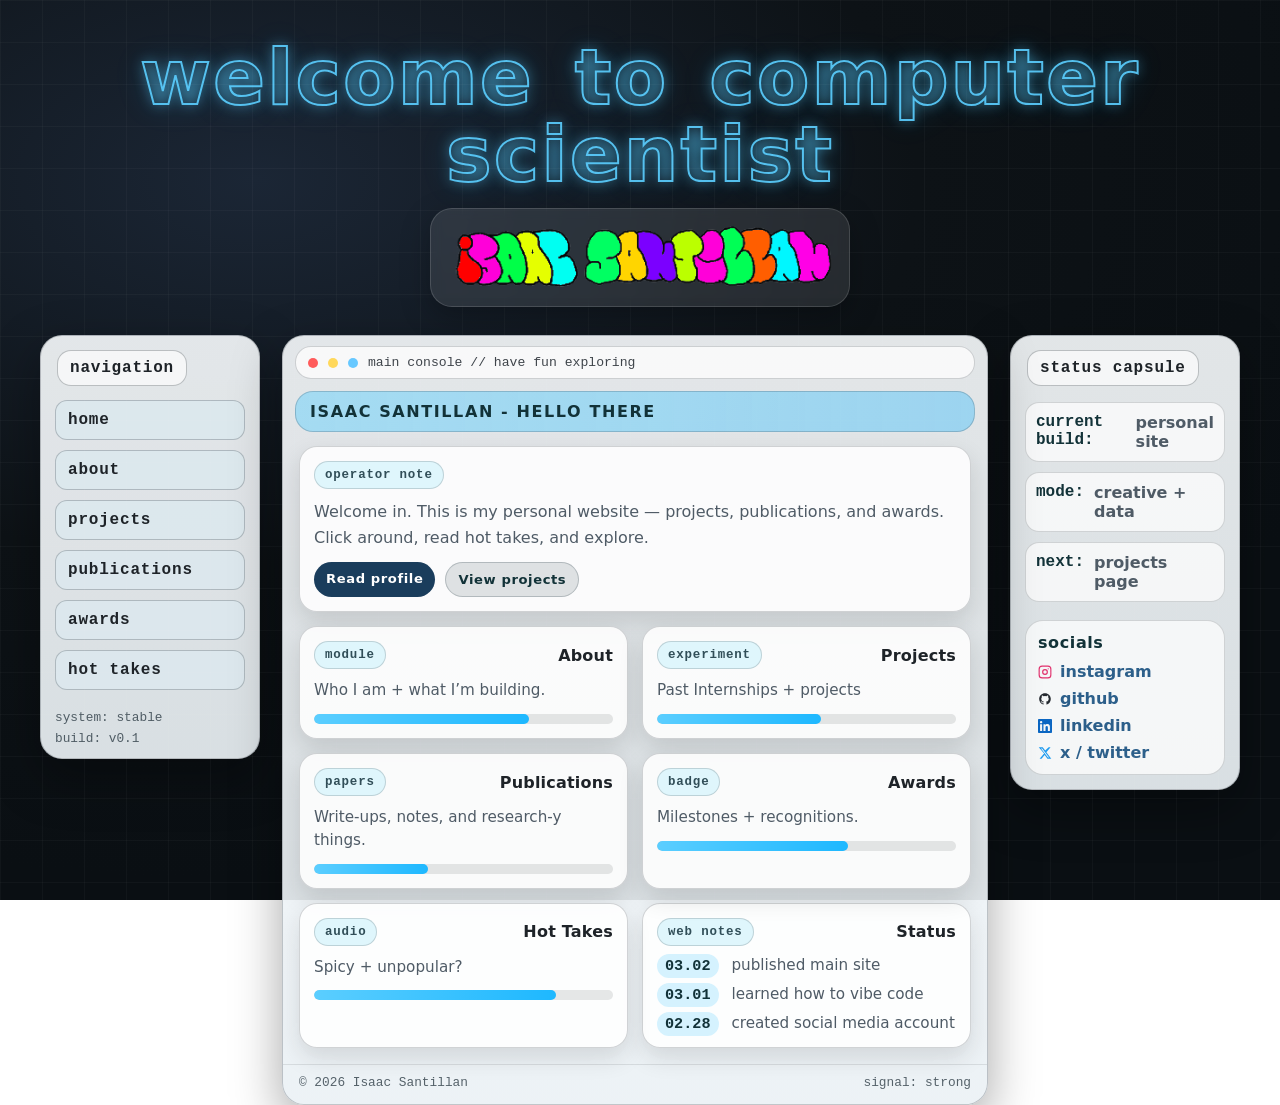
==== index.html @ b4577671 "Add website files" ====
<!doctype html>
<html lang="en">
<head>
  <meta charset="utf-8" />
  <meta name="viewport" content="width=device-width,initial-scale=1" />
  <title>Isaac Santillan — Lab Console</title>
  <link rel="stylesheet" href="styles.css" />
</head>
<body>
  <div class="bg-grid" aria-hidden="true"></div>

  <header class="hero">
    <h1 class="neon-title" aria-label="Welcome to the lab">
      <span>Welcome</span> <span>to</span> <span>Computer</span> <span>Scientist</span>
    </h1>

    <!-- Swap this image for your own (optional) -->
    <div class="hero-badge" title="Operator badge">
      <img src="images/myname.png" alt="Isaac Santillan badge" onerror="this.style.display='none'; this.parentElement.classList.add('badge-fallback');" />
      <div class="badge-fallback-text">ISAAC // OPERATOR</div>
    </div>
  </header>

  <main class="layout">
    <!-- LEFT NAV -->
    <aside class="panel nav-panel">
      <div class="panel-head">
        <div class="panel-chip">navigation</div>
      </div>

      <nav class="nav-list">
        <a class="nav-btn" href="index.html">home</a>
        <a class="nav-btn" href="about.html">about</a>
        <a class="nav-btn" href="internships.html">projects</a>
        <a class="nav-btn" href="publications.html">publications</a>
        <a class="nav-btn" href="awards.html">awards</a>
        <a class="nav-btn" href="spotify.html">hot takes</a>
      </nav>

      <div class="nav-footer">
        <div class="tiny">system: stable</div>
        <div class="tiny">build: v0.1</div>
      </div>
    </aside>

    <!-- CENTER CONSOLE -->
    <section class="panel console">
      <div class="console-top">
        <div class="console-strip">
          <span class="dot d1"></span>
          <span class="dot d2"></span>
          <span class="dot d3"></span>
          <span class="strip-text">main console // have fun exploring</span>
        </div>
        <div class="console-banner">
          <span class="banner-text">Isaac Santillan - Hello There</span>
        </div>
      </div>

      <div class="console-body">
        <!-- intro -->
        <article class="tile intro">
          <div class="tile-head">
            <span class="tag">operator note</span>
          </div>
          <p>
            Welcome in. This is my personal website — projects, publications, and awards.
            Click around, read hot takes, and explore.
          </p>
          <div class="tile-actions">
            <a class="pill" href="about.html">Read profile</a>
            <a class="pill ghost" href="projects.html">View projects</a>
          </div>
        </article>

        <!-- modules grid -->
        <div class="tiles">
          <a class="tile link-tile" href="about.html">
            <div class="tile-head"><span class="tag">module</span><span class="title">About</span></div>
            <p class="muted">Who I am + what I’m building.</p>
            <div class="meter"><span style="width:72%"></span></div>
          </a>

          <a class="tile link-tile" href="projects.html">
            <div class="tile-head"><span class="tag">experiment</span><span class="title">Projects</span></div>
            <p class="muted">Past Internships + projects</p>
            <div class="meter"><span style="width:55%"></span></div>
          </a>

          <a class="tile link-tile" href="publications.html">
            <div class="tile-head"><span class="tag">papers</span><span class="title">Publications</span></div>
            <p class="muted">Write-ups, notes, and research-y things.</p>
            <div class="meter"><span style="width:38%"></span></div>
          </a>

          <a class="tile link-tile" href="awards.html">
            <div class="tile-head"><span class="tag">badge</span><span class="title">Awards</span></div>
            <p class="muted">Milestones + recognitions.</p>
            <div class="meter"><span style="width:64%"></span></div>
          </a>

          <a class="tile link-tile" href="spotify.html">
            <div class="tile-head"><span class="tag">audio</span><span class="title">Hot Takes</span></div>
            <p class="muted">Spicy + unpopular?</p>
            <div class="meter"><span style="width:81%"></span></div>
          </a>

          <div class="tile notes">
            <div class="tile-head"><span class="tag">Web notes</span><span class="title">Status</span></div>
            <ul class="log">
              <li><span class="date">03.02</span> published main site</li>
              <li><span class="date">03.01</span> learned how to vibe code</li>
              <li><span class="date">02.28</span> created social media account</li>
            </ul>
          </div>
        </div>
      </div>

      <footer class="console-foot">
        <span class="tiny">© <span id="y"></span> Isaac Santillan</span>
        <span class="tiny">signal: strong</span>
      </footer>
    </section>

    <!-- RIGHT STATUS CAPSULE -->
    <aside class="panel status">
      <div class="panel-head">
        <div class="panel-chip">status capsule</div>
      </div>

      <div class="status-box">
        <div class="status-row">
          <span class="k">current build:</span>
          <span class="v">personal site</span>
        </div>
        <div class="status-row">
          <span class="k">mode:</span>
          <span class="v">creative + data</span>
        </div>
        <div class="status-row">
          <span class="k">next:</span>
          <span class="v">projects page</span>
        </div>
      </div>

      <div class="mini-card">
        <div class="mini-title">socials</div>
        <div class="mini-links">
          <a href="https://www.instagram.com/1saacsantillan/" target="_blank" rel="noopener">
            <svg width="14" height="14" viewBox="0 0 24 24" fill="none" stroke="#E1306C" stroke-width="2" stroke-linecap="round" stroke-linejoin="round" aria-hidden="true"><rect x="2" y="2" width="20" height="20" rx="5"/><circle cx="12" cy="12" r="4"/><circle cx="17.5" cy="6.5" r="1" fill="#E1306C" stroke="none"/></svg>
            instagram
          </a>
          <a href="https://github.com/IsaacASantillan" target="_blank" rel="noopener">
            <svg width="14" height="14" viewBox="0 0 24 24" fill="#24292F" aria-hidden="true"><path d="M12 2C6.477 2 2 6.477 2 12c0 4.418 2.865 8.166 6.839 9.489.5.092.682-.217.682-.482 0-.237-.009-.868-.013-1.703-2.782.604-3.369-1.34-3.369-1.34-.454-1.156-1.11-1.463-1.11-1.463-.908-.62.069-.608.069-.608 1.003.07 1.531 1.03 1.531 1.03.892 1.529 2.341 1.087 2.91.831.092-.646.35-1.086.636-1.336-2.22-.253-4.555-1.11-4.555-4.943 0-1.091.39-1.984 1.029-2.683-.103-.253-.446-1.27.098-2.647 0 0 .84-.269 2.75 1.025A9.578 9.578 0 0 1 12 6.836a9.59 9.59 0 0 1 2.504.337c1.909-1.294 2.747-1.025 2.747-1.025.546 1.377.202 2.394.1 2.647.64.699 1.028 1.592 1.028 2.683 0 3.842-2.339 4.687-4.566 4.935.359.309.678.919.678 1.852 0 1.336-.012 2.415-.012 2.743 0 .267.18.578.688.48C19.138 20.163 22 16.418 22 12c0-5.523-4.477-10-10-10z"/></svg>
            github
          </a>
          <a href="https://www.linkedin.com/in/isaac-santillan-a74495290" target="_blank" rel="noopener">
            <svg width="14" height="14" viewBox="0 0 24 24" fill="#0A66C2" aria-hidden="true"><path d="M20.447 20.452h-3.554v-5.569c0-1.328-.027-3.037-1.852-3.037-1.853 0-2.136 1.445-2.136 2.939v5.667H9.351V9h3.414v1.561h.046c.477-.9 1.637-1.85 3.37-1.85 3.601 0 4.267 2.37 4.267 5.455v6.286zM5.337 7.433a2.062 2.062 0 0 1-2.063-2.065 2.064 2.064 0 1 1 2.063 2.065zm1.782 13.019H3.555V9h3.564v11.452zM22.225 0H1.771C.792 0 0 .774 0 1.729v20.542C0 23.227.792 24 1.771 24h20.451C23.2 24 24 23.227 24 22.271V1.729C24 .774 23.2 0 22.222 0h.003z"/></svg>
            linkedin
          </a>
          <a href="https://x.com/vaquerocache?s=11" target="_blank" rel="noopener">
            <svg width="14" height="14" viewBox="0 0 24 24" fill="#1D9BF0" aria-hidden="true"><path d="M18.244 2.25h3.308l-7.227 8.26 8.502 11.24H16.17l-4.714-6.231-5.401 6.231H2.744l7.737-8.835L1.254 2.25H8.08l4.253 5.622 5.91-5.622zm-1.161 17.52h1.833L7.084 4.126H5.117z"/></svg>
            x / twitter
          </a>
        </div>
      </div>
    </aside>
  </main>

  <script>
    document.getElementById("y").textContent = new Date().getFullYear();
  </script>
</body>
</html>
---- styles.css ----
:root{
  --bg: #0d1216;
  --grid: rgba(255,255,255,.06);
  --panel: rgba(245, 248, 250, .92);
  --panel2: rgba(235, 241, 245, .92);
  --ink: #1e2328;
  --muted: #4f5b66;
  --stroke: rgba(10,20,28,.22);
  --shadow: 0 18px 50px rgba(0,0,0,.35);
  --neon: #5bceff;
  --neon2: #1eb8ff;
  --accent: #2c5f8a;
  --pill: #1a3d5c;
}

*{ box-sizing:border-box; }
html,body{ height:100%; }
body{
  margin:0;
  font-family: ui-sans-serif, system-ui, -apple-system, Segoe UI, Roboto, Arial, sans-serif;
  color: var(--ink);
  background: radial-gradient(1200px 700px at 20% 20%, #1b2635 0%, #0d1216 55%, #0a0f13 100%);
  background-attachment: fixed;
  overflow-x:hidden;
}

.bg-grid{
  position:fixed;
  inset:0;
  background:
    linear-gradient(var(--grid) 1px, transparent 1px) 0 0/42px 42px,
    linear-gradient(90deg, var(--grid) 1px, transparent 1px) 0 0/42px 42px;
  pointer-events:none;
  opacity:.55;
}

.hero{
  padding: 40px 20px 18px;
  display:flex;
  flex-direction:column;
  align-items:center;
  gap:14px;
}

.neon-title{
  margin:0;
  text-align:center;
  font-weight:900;
  letter-spacing: 2px;
  text-transform: lowercase;
  font-size: clamp(44px, 6vw, 78px);
  line-height:1;
  color: transparent;
  -webkit-text-stroke: 2px rgba(91,206,255,.9);
  text-shadow:
    0 0 14px rgba(91,206,255,.45),
    0 0 32px rgba(30,184,255,.18);
}
.neon-title span{ margin: 0 .08em; }

.hero-badge{
  width:min(420px, 92vw);
  border-radius: 22px;
  background: rgba(255,255,255,.10);
  border: 1px solid rgba(255,255,255,.14);
  padding: 12px 14px;
  display:flex;
  justify-content:center;
  align-items:center;
  box-shadow: 0 10px 30px rgba(0,0,0,.25);
  backdrop-filter: blur(6px);
}
.hero-badge img{
  max-width:100%;
  height:auto;
  display:block;
}
.hero-badge.badge-fallback{
  height:72px;
}
.badge-fallback-text{
  display:none;
  color: rgba(255,255,255,.85);
  font-weight:800;
  letter-spacing:1.2px;
}
.hero-badge.badge-fallback .badge-fallback-text{ display:block; }

.layout{
  width:min(1200px, 96vw);
  margin: 10px auto 70px;
  display:grid;
  grid-template-columns: 220px 1fr 230px;
  gap: 22px;
  align-items:start;
}

.panel{
  border-radius: 22px;
  background: linear-gradient(180deg, var(--panel) 0%, var(--panel2) 100%);
  border: 1px solid var(--stroke);
  box-shadow: var(--shadow);
  overflow:hidden;
}

.panel-head{
  padding: 14px 16px 10px;
  display:flex;
  align-items:center;
  justify-content:flex-start;
}
.panel-chip{
  font-family: ui-monospace, SFMono-Regular, Menlo, Monaco, Consolas, "Liberation Mono", monospace;
  font-weight:800;
  text-transform: lowercase;
  letter-spacing: .8px;
  border: 1px solid rgba(10,20,28,.25);
  background: rgba(255,255,255,.65);
  padding: 8px 12px;
  border-radius: 14px;
}

.nav-panel{ padding-bottom: 12px; }
.nav-list{
  padding: 4px 14px 10px;
  display:flex;
  flex-direction:column;
  gap:10px;
}
.nav-btn{
  text-decoration:none;
  color: var(--ink);
  font-family: ui-monospace, SFMono-Regular, Menlo, Monaco, Consolas, "Liberation Mono", monospace;
  font-weight:800;
  text-transform: lowercase;
  letter-spacing: .8px;
  border-radius: 12px;
  padding: 10px 12px;
  border: 1px solid rgba(10,20,28,.22);
  background: rgba(220, 232, 238, .9);
  transition: transform .16s ease, background .16s ease;
}
.nav-btn:hover{
  background: rgba(255,255,255,.96);
  transform: translateX(2px);
}
.nav-footer{
  padding: 10px 14px 0;
  display:flex;
  flex-direction:column;
  gap:6px;
}

.console{
  position:relative;
}
.console-top{
  padding: 10px 12px 0;
}
.console-strip{
  border-radius: 16px;
  background: rgba(255,255,255,.75);
  border: 1px solid rgba(10,20,28,.18);
  display:flex;
  align-items:center;
  gap:10px;
  padding: 8px 12px;
}
.dot{
  width:10px; height:10px; border-radius:999px;
  display:inline-block;
}
.d1{ background:#ff5b5b; }
.d2{ background:#ffd85b; }
.d3{ background:#67c8ff; }
.strip-text{
  font-family: ui-monospace, SFMono-Regular, Menlo, Monaco, Consolas, "Liberation Mono", monospace;
  font-size:.82rem;
  color:#2b3138;
  opacity:.9;
}
.console-banner{
  margin: 12px 0 0;
  border-radius: 18px;
  background: linear-gradient(90deg, rgba(91,206,255,.45), rgba(30,184,255,.35));
  border: 1px solid rgba(10,20,28,.18);
  padding: 10px 14px;
}
.banner-text{
  font-weight:900;
  letter-spacing: 1.6px;
  text-transform: uppercase;
  color:#123238;
}

.console-body{
  padding: 14px 16px 16px;
}

.tile{
  border-radius: 18px;
  border: 1px solid rgba(10,20,28,.18);
  background: rgba(255,255,255,.86);
  padding: 14px 14px;
  box-shadow: 0 10px 24px rgba(0,0,0,.12);
}

.tile-head{
  display:flex;
  align-items:center;
  justify-content:space-between;
  gap:10px;
  margin-bottom:10px;
}
.tag{
  font-family: ui-monospace, SFMono-Regular, Menlo, Monaco, Consolas, "Liberation Mono", monospace;
  font-weight:900;
  font-size:.78rem;
  letter-spacing: .8px;
  text-transform: lowercase;
  color: rgba(30,60,70,.9);
  background: rgba(220, 245, 252, .9);
  border: 1px solid rgba(10,20,28,.16);
  padding: 6px 10px;
  border-radius: 999px;
}
.title{
  font-weight:900;
  letter-spacing: .2px;
}

.intro p{
  margin:0;
  color: var(--muted);
  line-height:1.6;
}
.tile-actions{
  margin-top:12px;
  display:flex;
  gap:10px;
  flex-wrap:wrap;
}
.pill{
  text-decoration:none;
  color:#fff;
  background: var(--pill);
  padding: 9px 12px;
  border-radius: 999px;
  font-weight:900;
  font-size:.82rem;
  letter-spacing:.6px;
  transition: transform .16s ease, filter .16s ease;
}
.pill:hover{ transform: translateY(-1px); filter: brightness(1.05); }
.pill.ghost{
  background: rgba(18, 44, 52, .12);
  color:#123238;
  border: 1px solid rgba(18, 44, 52, .22);
}

.tiles{
  margin-top: 14px;
  display:grid;
  grid-template-columns: repeat(2, minmax(0, 1fr));
  gap: 14px;
}

.link-tile{
  text-decoration:none;
  color: inherit;
  position:relative;
  transition: transform .18s ease, background .18s ease, box-shadow .18s ease;
}
.link-tile:hover{
  transform: scale(1.05);
  background: rgba(255,255,255,.98);
  box-shadow: 0 16px 30px rgba(0,0,0,.18);
}
.muted{
  margin:0;
  color: var(--muted);
  line-height:1.5;
  font-size:.95rem;
}

.meter{
  margin-top: 12px;
  height: 10px;
  border-radius: 999px;
  background: rgba(10,20,28,.10);
  overflow:hidden;
}
.meter span{
  display:block;
  height:100%;
  border-radius:999px;
  background: linear-gradient(90deg, var(--neon), var(--neon2));
}

.notes .log{
  margin:0;
  padding-left: 0;
  list-style:none;
  display:flex;
  flex-direction:column;
  gap:10px;
  color: var(--muted);
  font-size:.95rem;
}
.date{
  font-family: ui-monospace, SFMono-Regular, Menlo, Monaco, Consolas, "Liberation Mono", monospace;
  font-weight:900;
  color:#123238;
  background: rgba(91,206,255,.25);
  padding: 3px 8px;
  border-radius: 999px;
  margin-right:8px;
}

.console-foot{
  padding: 10px 16px 14px;
  display:flex;
  justify-content:space-between;
  gap:12px;
  border-top: 1px solid rgba(10,20,28,.10);
}

.status{
  padding-bottom: 14px;
}
.status-box{
  padding: 6px 14px 8px;
  display:flex;
  flex-direction:column;
  gap:10px;
}
.status-row{
  display:flex;
  justify-content:space-between;
  gap:10px;
  padding: 10px 10px;
  border-radius: 14px;
  border: 1px solid rgba(10,20,28,.16);
  background: rgba(255,255,255,.70);
}
.k{
  font-family: ui-monospace, SFMono-Regular, Menlo, Monaco, Consolas, "Liberation Mono", monospace;
  font-weight:900;
  color:#123238;
}
.v{ color: var(--muted); font-weight:700; }

.mini-card{
  margin: 10px 14px 0;
  padding: 12px 12px;
  border-radius: 18px;
  border: 1px solid rgba(10,20,28,.16);
  background: rgba(255,255,255,.72);
}
.mini-title{
  font-weight:900;
  letter-spacing:.6px;
  text-transform: lowercase;
  margin-bottom: 10px;
  color:#123238;
}
.mini-links{
  display:flex;
  flex-direction:column;
  gap:8px;
}
.mini-links a{
  display: flex;
  align-items: center;
  gap: 8px;
  color: var(--accent);
  font-weight:900;
  text-decoration:none;
}
.mini-links a:hover{ text-decoration:underline; }

.tiny{
  font-family: ui-monospace, SFMono-Regular, Menlo, Monaco, Consolas, "Liberation Mono", monospace;
  font-size:.8rem;
  color: rgba(255,255,255,.75);
}
.panel .tiny{ color: rgba(20,35,45,.7); }

/* Responsive */
@media (max-width: 980px){
  .layout{
    grid-template-columns: 1fr;
  }
  .nav-panel, .status{
    max-width: 720px;
    margin: 0 auto;
  }
  .console{
    max-width: 720px;
    margin: 0 auto;
  }
}
@media (max-width: 560px){
  .tiles{ grid-template-columns: 1fr; }
  .neon-title{ -webkit-text-stroke: 1.5px rgba(91,206,255,.9); }
}
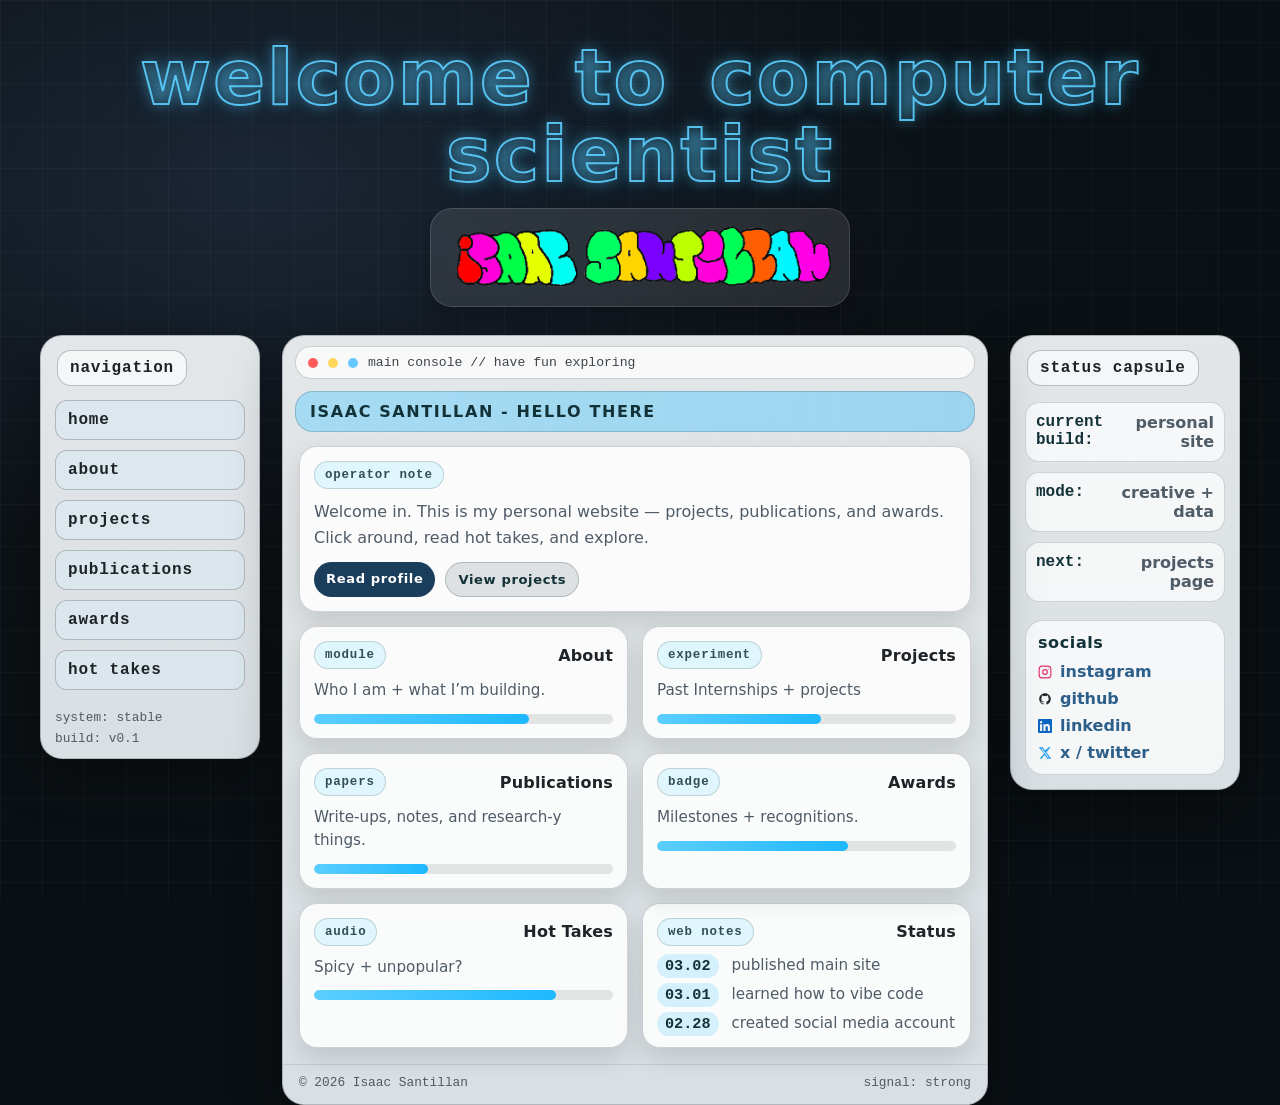
==== commit 1c0eecd3: "fixed naming" ====
--- a/index.html
+++ b/index.html
@@ -3,7 +3,7 @@
 <head>
   <meta charset="utf-8" />
   <meta name="viewport" content="width=device-width,initial-scale=1" />
-  <title>Isaac Santillan — Lab Console</title>
+  <title>Isaac Santillan — Website</title>
   <link rel="stylesheet" href="styles.css" />
 </head>
 <body>
--- a/styles.css
+++ b/styles.css
@@ -14,7 +14,7 @@
 }
 
 *{ box-sizing:border-box; }
-html,body{ height:100%; }
+html,body{ height:100%; background-color: #0a0f13; }
 body{
   margin:0;
   font-family: ui-sans-serif, system-ui, -apple-system, Segoe UI, Roboto, Arial, sans-serif;
@@ -22,6 +22,7 @@
   background: radial-gradient(1200px 700px at 20% 20%, #1b2635 0%, #0d1216 55%, #0a0f13 100%);
   background-attachment: fixed;
   overflow-x:hidden;
+  overscroll-behavior: none;
 }
 
 .bg-grid{
@@ -88,7 +89,7 @@
 
 .layout{
   width:min(1200px, 96vw);
-  margin: 10px auto 70px;
+  margin: 10px auto 80px;
   display:grid;
   grid-template-columns: 220px 1fr 230px;
   gap: 22px;
@@ -348,7 +349,7 @@
   font-weight:900;
   color:#123238;
 }
-.v{ color: var(--muted); font-weight:700; }
+.v{ color: var(--muted); font-weight:700; text-align: right; }
 
 .mini-card{
   margin: 10px 14px 0;
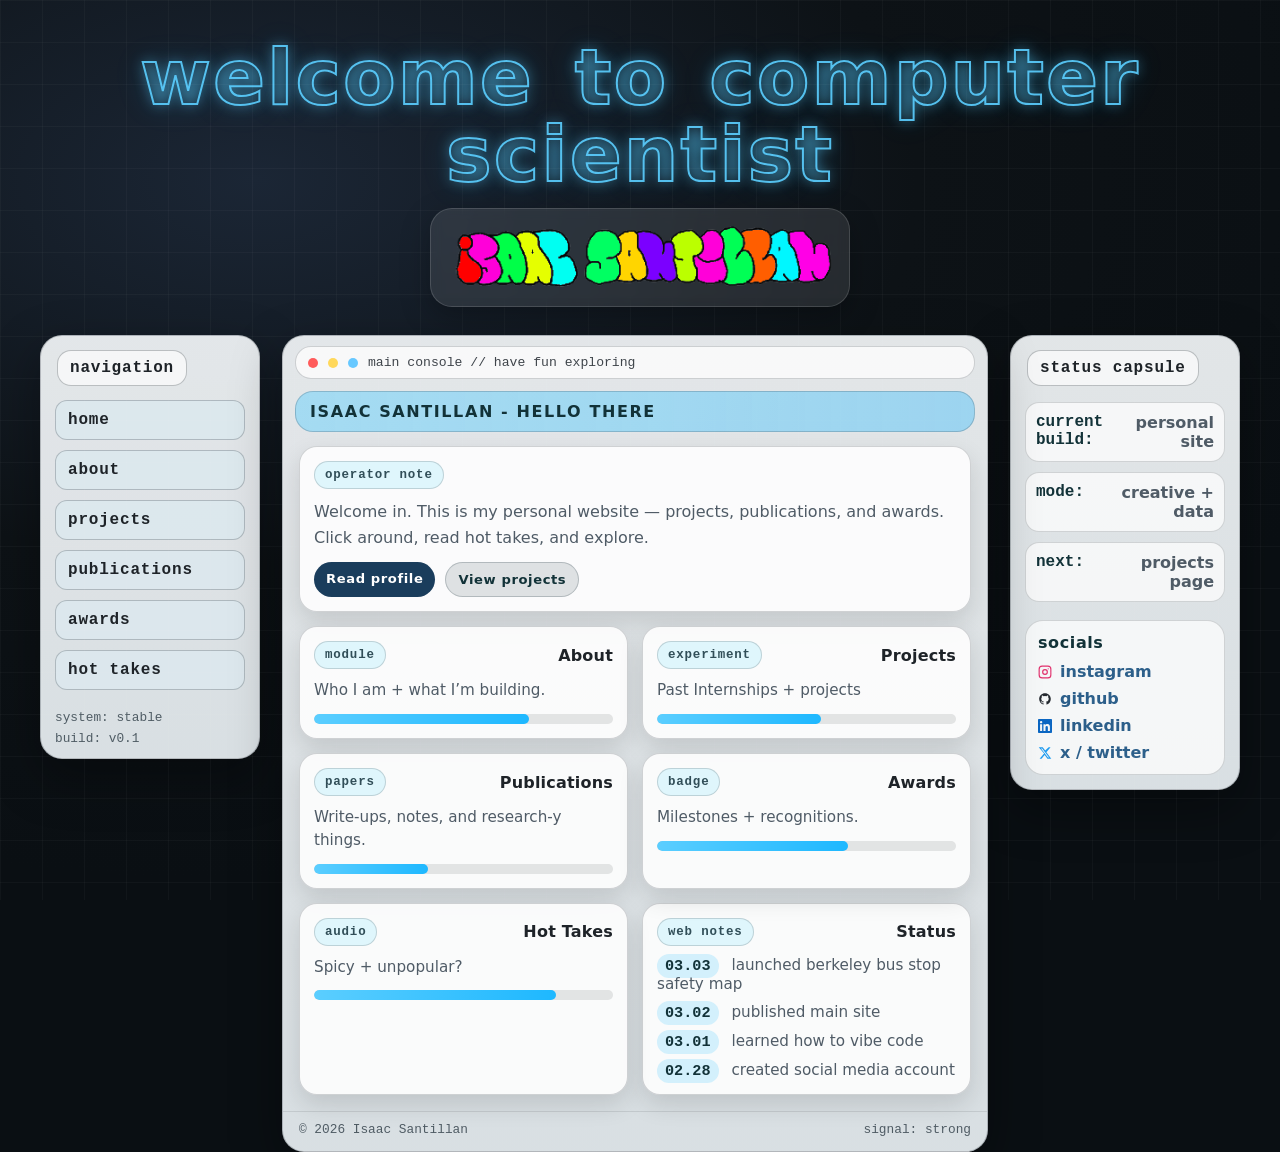
==== commit d43c08ba: "added berkeley bus stop safety map" ====
--- a/index.html
+++ b/index.html
@@ -4,6 +4,13 @@
   <meta charset="utf-8" />
   <meta name="viewport" content="width=device-width,initial-scale=1" />
   <title>Isaac Santillan — Website</title>
+  <meta property="og:title" content="Welcome to Computer Scientist — Isaac Santillan" />
+  <meta property="og:description" content="Personal website — projects, publications, and awards." />
+  <meta property="og:image" content="https://isaacasantillan.github.io/isaacwebsite/images/og-preview.png" />
+  <meta property="og:url" content="https://isaacasantillan.github.io/isaacwebsite/" />
+  <meta property="og:type" content="website" />
+  <meta name="twitter:card" content="summary_large_image" />
+  <meta name="twitter:image" content="https://isaacasantillan.github.io/isaacwebsite/images/og-preview.png" />
   <link rel="stylesheet" href="styles.css" />
 </head>
 <body>
@@ -69,7 +76,7 @@
           </p>
           <div class="tile-actions">
             <a class="pill" href="about.html">Read profile</a>
-            <a class="pill ghost" href="projects.html">View projects</a>
+            <a class="pill ghost" href="internships.html">View projects</a>
           </div>
         </article>
 
@@ -108,6 +115,7 @@
           <div class="tile notes">
             <div class="tile-head"><span class="tag">Web notes</span><span class="title">Status</span></div>
             <ul class="log">
+              <li><span class="date">03.03</span> launched berkeley bus stop safety map</li>
               <li><span class="date">03.02</span> published main site</li>
               <li><span class="date">03.01</span> learned how to vibe code</li>
               <li><span class="date">02.28</span> created social media account</li>
